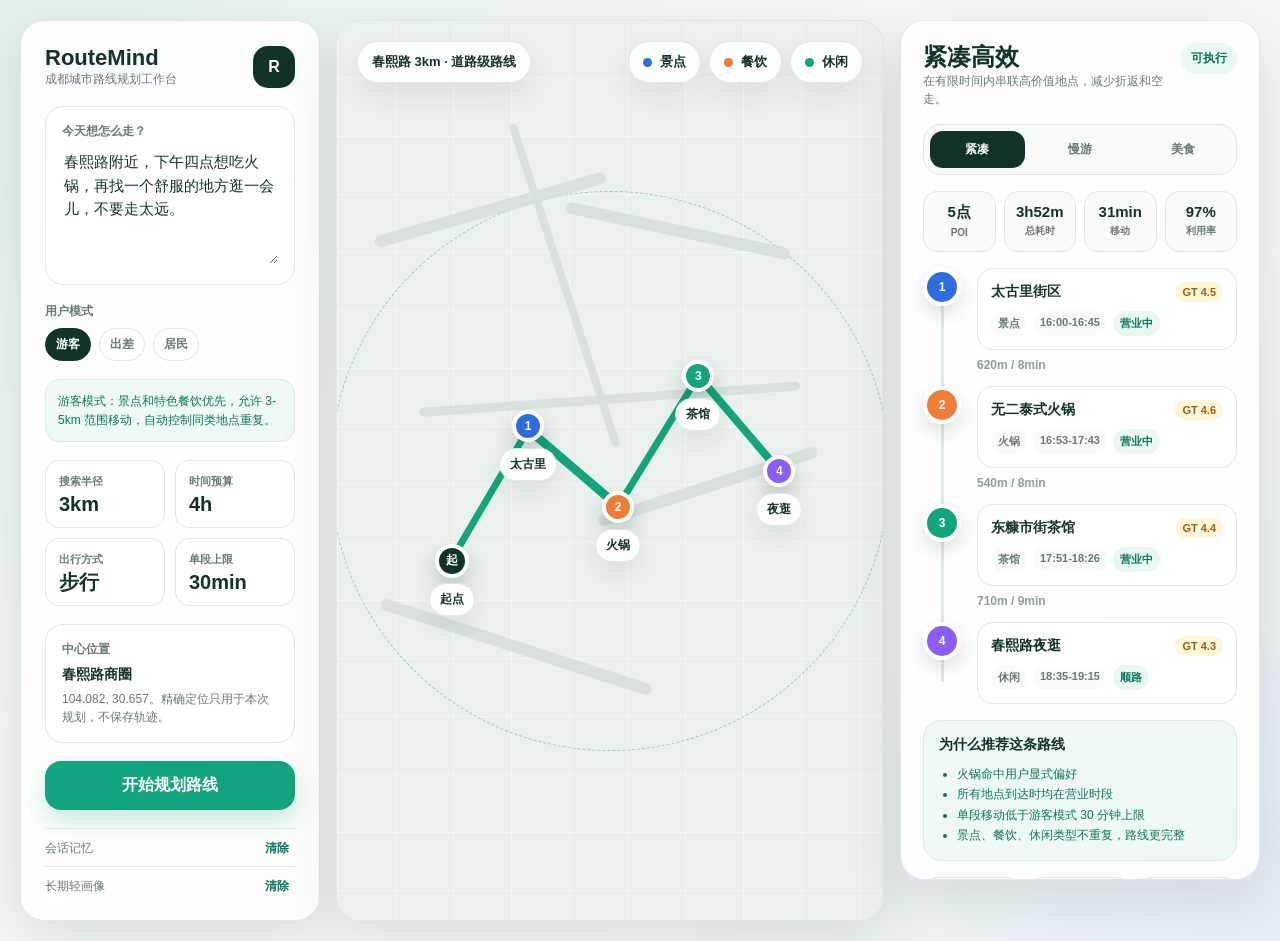
==== ui/route_planner_concept.html @ 8d2b5a57 "Add web UI design prototypes" ====
<!doctype html>
<html lang="zh-CN">
<head>
  <meta charset="utf-8">
  <meta name="viewport" content="width=device-width, initial-scale=1">
  <title>RouteMind 城市路线规划工作台草稿</title>
  <style>
    :root {
      --bg: #f4f7f6;
      --panel: #ffffff;
      --panel-soft: #f8fbfa;
      --line: #dde7e3;
      --ink: #12332c;
      --muted: #667a74;
      --muted-2: #8aa09a;
      --brand: #12a37f;
      --brand-dark: #0b765e;
      --blue: #2d6cdf;
      --orange: #ef7d38;
      --purple: #8b5cf6;
      --yellow: #f5b544;
      --danger: #d9534f;
      --shadow: 0 18px 60px rgba(18, 51, 44, 0.12);
      --radius-lg: 24px;
      --radius-md: 18px;
      --radius-sm: 14px;
    }

    * { box-sizing: border-box; }

    body {
      margin: 0;
      min-height: 100vh;
      font-family: -apple-system, BlinkMacSystemFont, "Segoe UI", "PingFang SC", "Microsoft YaHei", Arial, sans-serif;
      color: var(--ink);
      background:
        linear-gradient(135deg, rgba(18, 163, 127, 0.08), transparent 34%),
        linear-gradient(315deg, rgba(45, 108, 223, 0.08), transparent 32%),
        var(--bg);
    }

    button, textarea, select, input { font: inherit; }

    .app-shell {
      min-height: 100vh;
      padding: 20px;
      display: grid;
      grid-template-columns: 300px minmax(460px, 1fr) 360px;
      gap: 16px;
    }

    .panel {
      background: rgba(255, 255, 255, 0.88);
      border: 1px solid var(--line);
      border-radius: var(--radius-lg);
      box-shadow: var(--shadow);
      backdrop-filter: blur(16px);
    }

    .planner {
      padding: 24px;
      display: flex;
      flex-direction: column;
      gap: 18px;
    }

    .brand {
      display: flex;
      align-items: center;
      justify-content: space-between;
      gap: 12px;
    }

    .brand-mark {
      width: 42px;
      height: 42px;
      border-radius: 15px;
      display: grid;
      place-items: center;
      color: #fff;
      font-weight: 800;
      background: var(--ink);
    }

    h1, h2, h3, p { margin: 0; }

    h1 { font-size: 22px; line-height: 1.15; }
    .caption { color: var(--muted); font-size: 12px; line-height: 1.5; }

    .query-box {
      padding: 16px;
      background: var(--panel);
      border: 1px solid var(--line);
      border-radius: var(--radius-md);
    }

    .query-box label,
    .field-label {
      display: block;
      margin-bottom: 8px;
      color: var(--muted);
      font-size: 12px;
      font-weight: 700;
    }

    textarea {
      width: 100%;
      min-height: 116px;
      resize: vertical;
      border: 0;
      outline: 0;
      color: var(--ink);
      background: transparent;
      font-size: 15px;
      line-height: 1.55;
    }

    .chips {
      display: flex;
      gap: 8px;
      flex-wrap: wrap;
    }

    .chip {
      border: 1px solid var(--line);
      border-radius: 999px;
      padding: 7px 10px;
      background: var(--panel);
      color: var(--muted);
      font-size: 12px;
      font-weight: 700;
      white-space: nowrap;
    }

    .chip.active {
      color: #fff;
      border-color: var(--ink);
      background: var(--ink);
    }

    .mode-summary {
      padding: 12px;
      border: 1px solid #d8eae4;
      border-radius: var(--radius-sm);
      background: #eef8f5;
      color: var(--brand-dark);
      font-size: 12px;
      line-height: 1.55;
    }

    .metric-grid {
      display: grid;
      grid-template-columns: 1fr 1fr;
      gap: 10px;
    }

    .metric {
      padding: 13px;
      border: 1px solid var(--line);
      border-radius: var(--radius-sm);
      background: var(--panel);
    }

    .metric span {
      display: block;
      color: var(--muted);
      font-size: 11px;
      font-weight: 700;
    }

    .metric strong {
      display: block;
      margin-top: 5px;
      font-size: 20px;
      line-height: 1;
    }

    .primary-btn {
      width: 100%;
      border: 0;
      border-radius: 16px;
      padding: 14px 16px;
      color: #fff;
      background: var(--brand);
      font-weight: 800;
      cursor: pointer;
      box-shadow: 0 12px 24px rgba(18, 163, 127, 0.22);
    }

    .quiet-links {
      margin-top: auto;
      display: grid;
      gap: 8px;
      color: var(--muted);
      font-size: 12px;
    }

    .quiet-row {
      display: flex;
      align-items: center;
      justify-content: space-between;
      gap: 12px;
      padding-top: 10px;
      border-top: 1px solid var(--line);
    }

    .text-btn {
      border: 0;
      background: transparent;
      color: var(--brand-dark);
      font-size: 12px;
      font-weight: 800;
      cursor: pointer;
    }

    .map-panel {
      position: relative;
      overflow: hidden;
      min-height: calc(100vh - 40px);
      background: #eaf0ed;
    }

    .map-topbar {
      position: absolute;
      z-index: 3;
      top: 20px;
      left: 20px;
      right: 20px;
      display: flex;
      justify-content: space-between;
      align-items: center;
      gap: 12px;
    }

    .map-pill {
      display: inline-flex;
      align-items: center;
      gap: 8px;
      min-height: 42px;
      padding: 0 14px;
      border: 1px solid var(--line);
      border-radius: 999px;
      background: rgba(255, 255, 255, 0.92);
      color: var(--ink);
      font-size: 13px;
      font-weight: 800;
      box-shadow: 0 12px 30px rgba(18, 51, 44, 0.08);
    }

    .map-legend {
      display: flex;
      gap: 8px;
      flex-wrap: wrap;
      justify-content: flex-end;
    }

    .legend-dot {
      width: 9px;
      height: 9px;
      border-radius: 50%;
      background: var(--dot);
    }

    .map-canvas {
      position: absolute;
      inset: 0;
      background:
        linear-gradient(90deg, rgba(255,255,255,0.45) 1px, transparent 1px),
        linear-gradient(0deg, rgba(255,255,255,0.45) 1px, transparent 1px),
        #eaf0ed;
      background-size: 58px 58px;
    }

    .road {
      position: absolute;
      height: 12px;
      border-radius: 999px;
      background: #d5dfdb;
      transform-origin: left center;
      opacity: 0.86;
    }

    .road.r1 { left: 7%; top: 24%; width: 44%; transform: rotate(-16deg); }
    .road.r2 { left: 42%; top: 20%; width: 42%; transform: rotate(12deg); }
    .road.r3 { left: 8%; top: 64%; width: 52%; transform: rotate(18deg); }
    .road.r4 { left: 48%; top: 55%; width: 42%; transform: rotate(-18deg); }
    .road.r5 { left: 15%; top: 43%; width: 70%; transform: rotate(-4deg); height: 9px; }
    .road.r6 { left: 32%; top: 11%; width: 62%; transform: rotate(72deg); height: 8px; }

    .route-svg {
      position: absolute;
      inset: 0;
      width: 100%;
      height: 100%;
      pointer-events: none;
    }

    .marker {
      position: absolute;
      z-index: 2;
      width: 32px;
      height: 32px;
      border: 4px solid #fff;
      border-radius: 50%;
      background: var(--color);
      transform: translate(-50%, -50%);
      box-shadow: 0 10px 20px rgba(18, 51, 44, 0.22);
      display: grid;
      place-items: center;
      color: #fff;
      font-size: 12px;
      font-weight: 900;
    }

    .marker.start {
      width: 34px;
      height: 34px;
      background: var(--ink);
    }

    .marker-label {
      position: absolute;
      z-index: 2;
      transform: translate(-50%, 22px);
      padding: 7px 10px;
      border: 1px solid var(--line);
      border-radius: 999px;
      background: rgba(255, 255, 255, 0.94);
      box-shadow: 0 10px 24px rgba(18, 51, 44, 0.08);
      font-size: 12px;
      font-weight: 800;
      white-space: nowrap;
    }

    .radius-ring {
      position: absolute;
      left: 50%;
      top: 50%;
      width: min(62vw, 560px);
      aspect-ratio: 1;
      border: 1px dashed rgba(18, 163, 127, 0.42);
      border-radius: 50%;
      transform: translate(-50%, -50%);
    }

    .result-panel {
      padding: 22px;
      display: flex;
      flex-direction: column;
      gap: 16px;
      max-height: calc(100vh - 40px);
      overflow: auto;
    }

    .section-title {
      display: flex;
      align-items: flex-start;
      justify-content: space-between;
      gap: 16px;
    }

    .section-title h2 {
      font-size: 24px;
      line-height: 1.2;
    }

    .status-badge {
      padding: 7px 10px;
      border-radius: 999px;
      background: #eaf8f4;
      color: var(--brand-dark);
      font-size: 12px;
      font-weight: 900;
      white-space: nowrap;
    }

    .tabs {
      display: grid;
      grid-template-columns: repeat(3, 1fr);
      gap: 8px;
      padding: 6px;
      border: 1px solid var(--line);
      border-radius: 18px;
      background: var(--panel-soft);
    }

    .tab {
      border: 0;
      border-radius: 13px;
      padding: 10px 6px;
      color: var(--muted);
      background: transparent;
      font-size: 12px;
      font-weight: 900;
      cursor: pointer;
    }

    .tab.active {
      color: #fff;
      background: var(--ink);
    }

    .stats {
      display: grid;
      grid-template-columns: repeat(4, 1fr);
      gap: 8px;
    }

    .stat {
      min-width: 0;
      padding: 11px 8px;
      border: 1px solid var(--line);
      border-radius: 14px;
      background: var(--panel-soft);
      text-align: center;
    }

    .stat strong {
      display: block;
      font-size: 15px;
    }

    .stat span {
      color: var(--muted);
      font-size: 10px;
      font-weight: 800;
    }

    .timeline {
      position: relative;
      display: grid;
      gap: 12px;
    }

    .timeline::before {
      content: "";
      position: absolute;
      left: 18px;
      top: 22px;
      bottom: 22px;
      width: 3px;
      border-radius: 99px;
      background: var(--line);
    }

    .step {
      position: relative;
      display: grid;
      grid-template-columns: 42px 1fr;
      gap: 12px;
      align-items: start;
    }

    .step-dot {
      position: relative;
      z-index: 1;
      width: 38px;
      height: 38px;
      border: 4px solid #fff;
      border-radius: 50%;
      background: var(--color);
      display: grid;
      place-items: center;
      color: #fff;
      font-size: 12px;
      font-weight: 900;
      box-shadow: 0 8px 18px rgba(18, 51, 44, 0.14);
    }

    .step-card {
      padding: 13px;
      border: 1px solid var(--line);
      border-radius: 16px;
      background: var(--panel);
    }

    .step-head {
      display: flex;
      align-items: flex-start;
      justify-content: space-between;
      gap: 10px;
      margin-bottom: 9px;
    }

    .step-name {
      font-size: 14px;
      font-weight: 900;
      line-height: 1.35;
    }

    .score {
      color: #9a620a;
      background: #fff5d9;
      border-radius: 999px;
      padding: 4px 7px;
      font-size: 11px;
      font-weight: 900;
      white-space: nowrap;
    }

    .step-meta {
      display: flex;
      gap: 6px;
      flex-wrap: wrap;
    }

    .mini-pill {
      padding: 5px 7px;
      border-radius: 999px;
      background: var(--panel-soft);
      color: var(--muted);
      font-size: 11px;
      font-weight: 800;
    }

    .mini-pill.open { color: var(--brand-dark); background: #e8f7f2; }

    .move {
      margin: -4px 0 2px 54px;
      color: var(--muted-2);
      font-size: 12px;
      font-weight: 800;
    }

    .why {
      padding: 15px;
      border-radius: 18px;
      background: #eef8f5;
      border: 1px solid #d7ebe4;
    }

    .why h3 {
      margin-bottom: 10px;
      font-size: 14px;
    }

    .why ul {
      margin: 0;
      padding-left: 18px;
      color: var(--brand-dark);
      font-size: 12px;
      line-height: 1.7;
    }

    .state-strip {
      display: grid;
      grid-template-columns: repeat(3, 1fr);
      gap: 8px;
    }

    .state-card {
      padding: 11px;
      border: 1px solid var(--line);
      border-radius: 14px;
      background: var(--panel-soft);
      color: var(--muted);
      font-size: 11px;
      line-height: 1.45;
    }

    .state-card strong {
      display: block;
      margin-bottom: 4px;
      color: var(--ink);
      font-size: 12px;
    }

    @media (max-width: 1120px) {
      .app-shell {
        grid-template-columns: 300px 1fr;
      }

      .result-panel {
        grid-column: 1 / -1;
        max-height: none;
      }

      .map-panel {
        min-height: 620px;
      }
    }

    @media (max-width: 720px) {
      body { background: var(--bg); }

      .app-shell {
        padding: 12px;
        display: flex;
        flex-direction: column;
      }

      .planner {
        padding: 16px;
      }

      .brand {
        align-items: flex-start;
      }

      .query-box textarea {
        min-height: 84px;
      }

      .map-panel {
        min-height: 340px;
        border-radius: 22px;
      }

      .map-topbar {
        top: 12px;
        left: 12px;
        right: 12px;
        align-items: flex-start;
        flex-direction: column;
      }

      .map-legend {
        justify-content: flex-start;
      }

      .radius-ring {
        width: 300px;
      }

      .result-panel {
        padding: 18px;
        border-radius: 24px 24px 0 0;
      }

      .section-title h2 {
        font-size: 21px;
      }

      .stats,
      .state-strip {
        grid-template-columns: repeat(2, 1fr);
      }
    }
  </style>
</head>
<body>
  <main class="app-shell">
    <aside class="panel planner" aria-label="路线规划输入">
      <div class="brand">
        <div>
          <h1>RouteMind</h1>
          <p class="caption">成都城市路线规划工作台</p>
        </div>
        <div class="brand-mark">R</div>
      </div>

      <section class="query-box">
        <label for="goal">今天想怎么走？</label>
        <textarea id="goal">春熙路附近，下午四点想吃火锅，再找一个舒服的地方逛一会儿，不要走太远。</textarea>
      </section>

      <section>
        <div class="field-label">用户模式</div>
        <div class="chips" aria-label="用户模式">
          <button class="chip active" type="button">游客</button>
          <button class="chip" type="button">出差</button>
          <button class="chip" type="button">居民</button>
        </div>
      </section>

      <div class="mode-summary">
        游客模式：景点和特色餐饮优先，允许 3-5km 范围移动，自动控制同类地点重复。
      </div>

      <section class="metric-grid">
        <div class="metric"><span>搜索半径</span><strong>3km</strong></div>
        <div class="metric"><span>时间预算</span><strong>4h</strong></div>
        <div class="metric"><span>出行方式</span><strong>步行</strong></div>
        <div class="metric"><span>单段上限</span><strong>30min</strong></div>
      </section>

      <section class="query-box">
        <div class="field-label">中心位置</div>
        <p style="font-size:14px;font-weight:800;margin-bottom:6px;">春熙路商圈</p>
        <p class="caption">104.082, 30.657。精确定位只用于本次规划，不保存轨迹。</p>
      </section>

      <button class="primary-btn" type="button">开始规划路线</button>

      <section class="quiet-links" aria-label="隐私与会话控制">
        <div class="quiet-row">
          <span>会话记忆</span>
          <button class="text-btn" type="button">清除</button>
        </div>
        <div class="quiet-row">
          <span>长期轻画像</span>
          <button class="text-btn" type="button">清除</button>
        </div>
      </section>
    </aside>

    <section class="panel map-panel" aria-label="路线地图">
      <div class="map-canvas">
        <div class="radius-ring"></div>
        <div class="road r1"></div>
        <div class="road r2"></div>
        <div class="road r3"></div>
        <div class="road r4"></div>
        <div class="road r5"></div>
        <div class="road r6"></div>
        <svg class="route-svg" viewBox="0 0 1000 760" preserveAspectRatio="none" aria-hidden="true">
          <path id="routePath" d="M210 455 L350 345 L515 410 L662 300 L810 380" stroke="#12A37F" stroke-width="9" fill="none" stroke-linecap="round" stroke-linejoin="round"/>
        </svg>
        <div class="marker start" style="left:21%;top:60%;--color:var(--ink);">起</div>
        <div class="marker-label" style="left:21%;top:60%;">起点</div>
        <div class="marker poi poi-1" style="left:35%;top:45%;--color:var(--blue);">1</div>
        <div class="marker-label label-1" style="left:35%;top:45%;">太古里</div>
        <div class="marker poi poi-2" style="left:51.5%;top:54%;--color:var(--orange);">2</div>
        <div class="marker-label label-2" style="left:51.5%;top:54%;">火锅</div>
        <div class="marker poi poi-3" style="left:66.2%;top:39.5%;--color:var(--brand);">3</div>
        <div class="marker-label label-3" style="left:66.2%;top:39.5%;">茶馆</div>
        <div class="marker poi poi-4" style="left:81%;top:50%;--color:var(--purple);">4</div>
        <div class="marker-label label-4" style="left:81%;top:50%;">夜逛</div>
      </div>
      <div class="map-topbar">
        <div class="map-pill">春熙路 3km · 道路级路线</div>
        <div class="map-legend">
          <div class="map-pill"><span class="legend-dot" style="--dot:var(--blue)"></span>景点</div>
          <div class="map-pill"><span class="legend-dot" style="--dot:var(--orange)"></span>餐饮</div>
          <div class="map-pill"><span class="legend-dot" style="--dot:var(--brand)"></span>休闲</div>
        </div>
      </div>
    </section>

    <aside class="panel result-panel" aria-label="路线结果">
      <div class="section-title">
        <div>
          <h2 id="variantTitle">紧凑高效</h2>
          <p id="variantDesc" class="caption">在有限时间内串联高价值地点，减少折返和空走。</p>
        </div>
        <span class="status-badge">可执行</span>
      </div>

      <nav class="tabs" aria-label="方案切换">
        <button class="tab active" type="button" data-variant="0">紧凑</button>
        <button class="tab" type="button" data-variant="1">慢游</button>
        <button class="tab" type="button" data-variant="2">美食</button>
      </nav>

      <section class="stats" id="stats"></section>
      <section class="timeline" id="timeline"></section>

      <section class="why">
        <h3>为什么推荐这条路线</h3>
        <ul id="whyList"></ul>
      </section>

      <section class="state-strip">
        <div class="state-card"><strong>单点推荐</strong>只找火锅或咖啡时，地图展示多个候选点，不强行串线。</div>
        <div class="state-card"><strong>简单路线</strong>吃完再逛这类需求，优先展示 2-3 个地点的顺序。</div>
        <div class="state-card"><strong>无结果降级</strong>提示半径、营业时间、单段移动约束，并给出修正入口。</div>
      </section>
    </aside>
  </main>

  <script>
    const variants = [
      {
        name: "紧凑高效",
        desc: "在有限时间内串联高价值地点，减少折返和空走。",
        stats: ["5点", "3h52m", "31min", "97%"],
        statLabels: ["POI", "总耗时", "移动", "利用率"],
        routePath: "M210 455 L350 345 L515 410 L662 300 L810 380",
        steps: [
          ["太古里街区", "景点", "16:00-16:45", "GT 4.5", "营业中", "var(--blue)"],
          ["无二泰式火锅", "火锅", "16:53-17:43", "GT 4.6", "营业中", "var(--orange)", "620m / 8min"],
          ["东糠市街茶馆", "茶馆", "17:51-18:26", "GT 4.4", "营业中", "var(--brand)", "540m / 8min"],
          ["春熙路夜逛", "休闲", "18:35-19:15", "GT 4.3", "顺路", "var(--purple)", "710m / 9min"]
        ],
        why: ["火锅命中用户显式偏好", "所有地点到达时均在营业时段", "单段移动低于游客模式 30 分钟上限", "景点、餐饮、休闲类型不重复，路线更完整"]
      },
      {
        name: "休闲慢游",
        desc: "减少站点密度，把更多时间留给街区和茶馆。",
        stats: ["4点", "3h40m", "24min", "92%"],
        statLabels: ["POI", "总耗时", "移动", "利用率"],
        routePath: "M210 455 L360 332 L610 348 L755 432",
        steps: [
          ["大慈寺周边", "景点", "16:00-16:55", "GT 4.5", "营业中", "var(--blue)"],
          ["宽坐茶空间", "茶馆", "17:04-17:54", "GT 4.4", "少走路", "var(--brand)", "690m / 9min"],
          ["锦江小吃街", "小吃", "18:02-18:32", "GT 4.3", "营业中", "var(--orange)", "520m / 8min"],
          ["IFS 夜景点", "休闲", "18:39-19:40", "GT 4.2", "拍照友好", "var(--purple)", "480m / 7min"]
        ],
        why: ["减少站点数量，降低赶路感", "优先安排白天更适合游览的地点", "茶馆停留更长，符合慢游模式", "移动时间低于紧凑方案"]
      },
      {
        name: "美食探店",
        desc: "围绕火锅和小吃展开，保留一个轻量休闲点消化。",
        stats: ["5点", "3h58m", "29min", "99%"],
        statLabels: ["POI", "总耗时", "移动", "利用率"],
        routePath: "M210 455 L430 414 L540 360 L655 410 L790 330",
        steps: [
          ["香香巷小吃", "小吃", "16:00-16:25", "GT 4.4", "营业中", "var(--orange)"],
          ["无二泰式火锅", "火锅", "16:33-17:23", "GT 4.6", "营业中", "var(--orange)", "640m / 8min"],
          ["手作甜品店", "甜品", "17:31-17:56", "GT 4.4", "营业中", "var(--orange)", "520m / 8min"],
          ["街区散步点", "休闲", "18:05-18:45", "GT 4.2", "顺路", "var(--purple)", "760m / 9min"]
        ],
        why: ["餐饮权重最高，符合“想吃火锅”", "同类餐饮控制在可接受范围内", "穿插散步点，避免连续进食体验单一", "路线围绕春熙路核心区，移动成本可控"]
      }
    ];

    const tabs = Array.from(document.querySelectorAll(".tab"));
    const title = document.getElementById("variantTitle");
    const desc = document.getElementById("variantDesc");
    const stats = document.getElementById("stats");
    const timeline = document.getElementById("timeline");
    const whyList = document.getElementById("whyList");
    const routePath = document.getElementById("routePath");

    function renderVariant(index) {
      const variant = variants[index];
      title.textContent = variant.name;
      desc.textContent = variant.desc;
      routePath.setAttribute("d", variant.routePath);
      stats.innerHTML = variant.stats.map((value, i) => `
        <div class="stat"><strong>${value}</strong><span>${variant.statLabels[i]}</span></div>
      `).join("");
      timeline.innerHTML = variant.steps.map((step, i) => `
        ${step[6] ? `<div class="move">${step[6]}</div>` : ""}
        <article class="step">
          <div class="step-dot" style="--color:${step[5]}">${i + 1}</div>
          <div class="step-card">
            <div class="step-head">
              <div class="step-name">${step[0]}</div>
              <div class="score">${step[3]}</div>
            </div>
            <div class="step-meta">
              <span class="mini-pill">${step[1]}</span>
              <span class="mini-pill">${step[2]}</span>
              <span class="mini-pill open">${step[4]}</span>
            </div>
          </div>
        </article>
      `).join("");
      whyList.innerHTML = variant.why.map(item => `<li>${item}</li>`).join("");
      tabs.forEach((tab, i) => tab.classList.toggle("active", i === index));
    }

    tabs.forEach(tab => {
      tab.addEventListener("click", () => renderVariant(Number(tab.dataset.variant)));
    });

    renderVariant(0);
  </script>
</body>
</html>
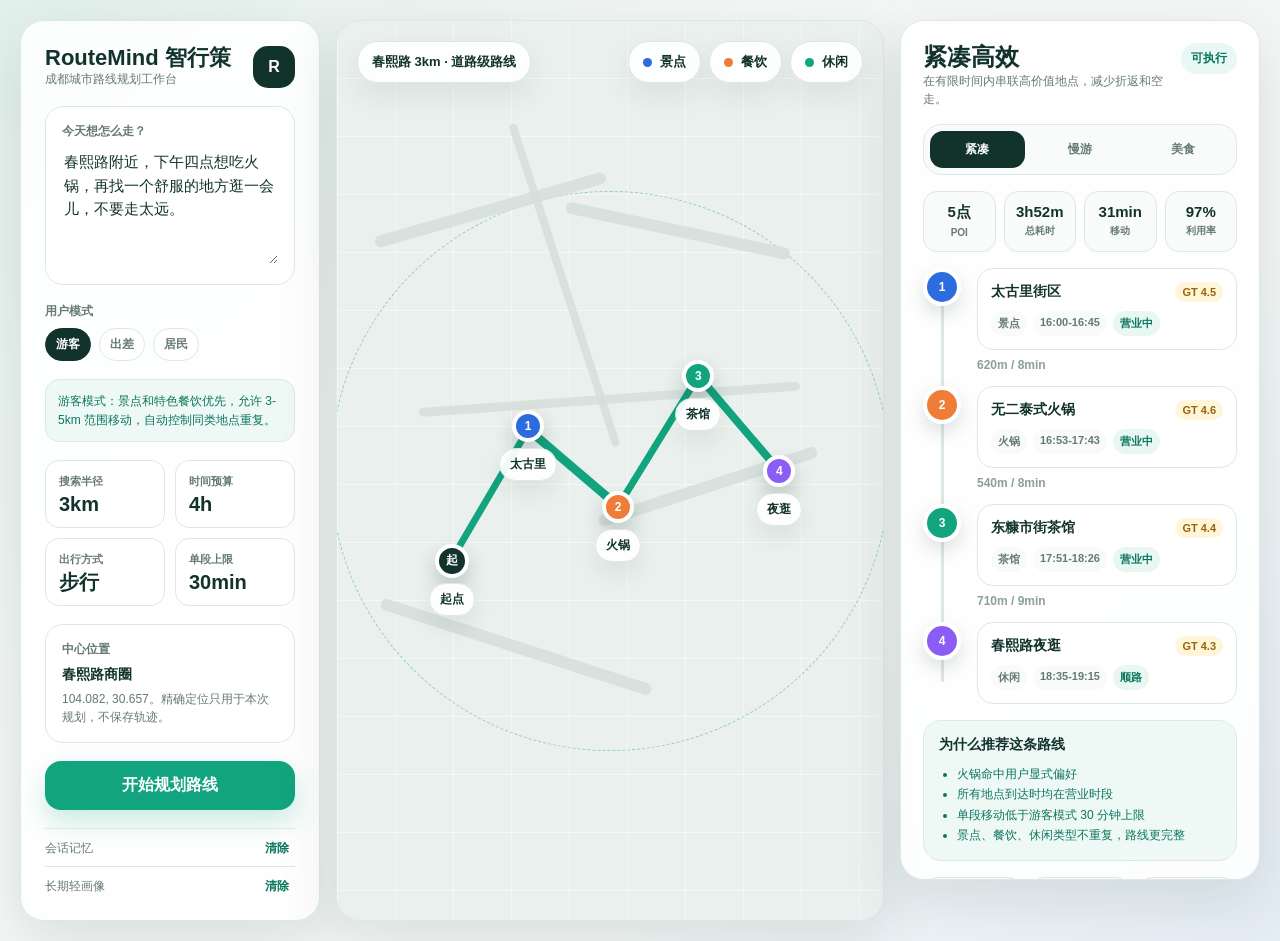
==== commit 7ced1036: "docs: align RouteMind product naming" ====
--- a/ui/route_planner_concept.html
+++ b/ui/route_planner_concept.html
@@ -3,7 +3,7 @@
 <head>
   <meta charset="utf-8">
   <meta name="viewport" content="width=device-width, initial-scale=1">
-  <title>RouteMind 城市路线规划工作台草稿</title>
+  <title>RouteMind 智行策 城市路线规划工作台草稿</title>
   <style>
     :root {
       --bg: #f4f7f6;
@@ -643,7 +643,7 @@
     <aside class="panel planner" aria-label="路线规划输入">
       <div class="brand">
         <div>
-          <h1>RouteMind</h1>
+          <h1>RouteMind 智行策</h1>
           <p class="caption">成都城市路线规划工作台</p>
         </div>
         <div class="brand-mark">R</div>
